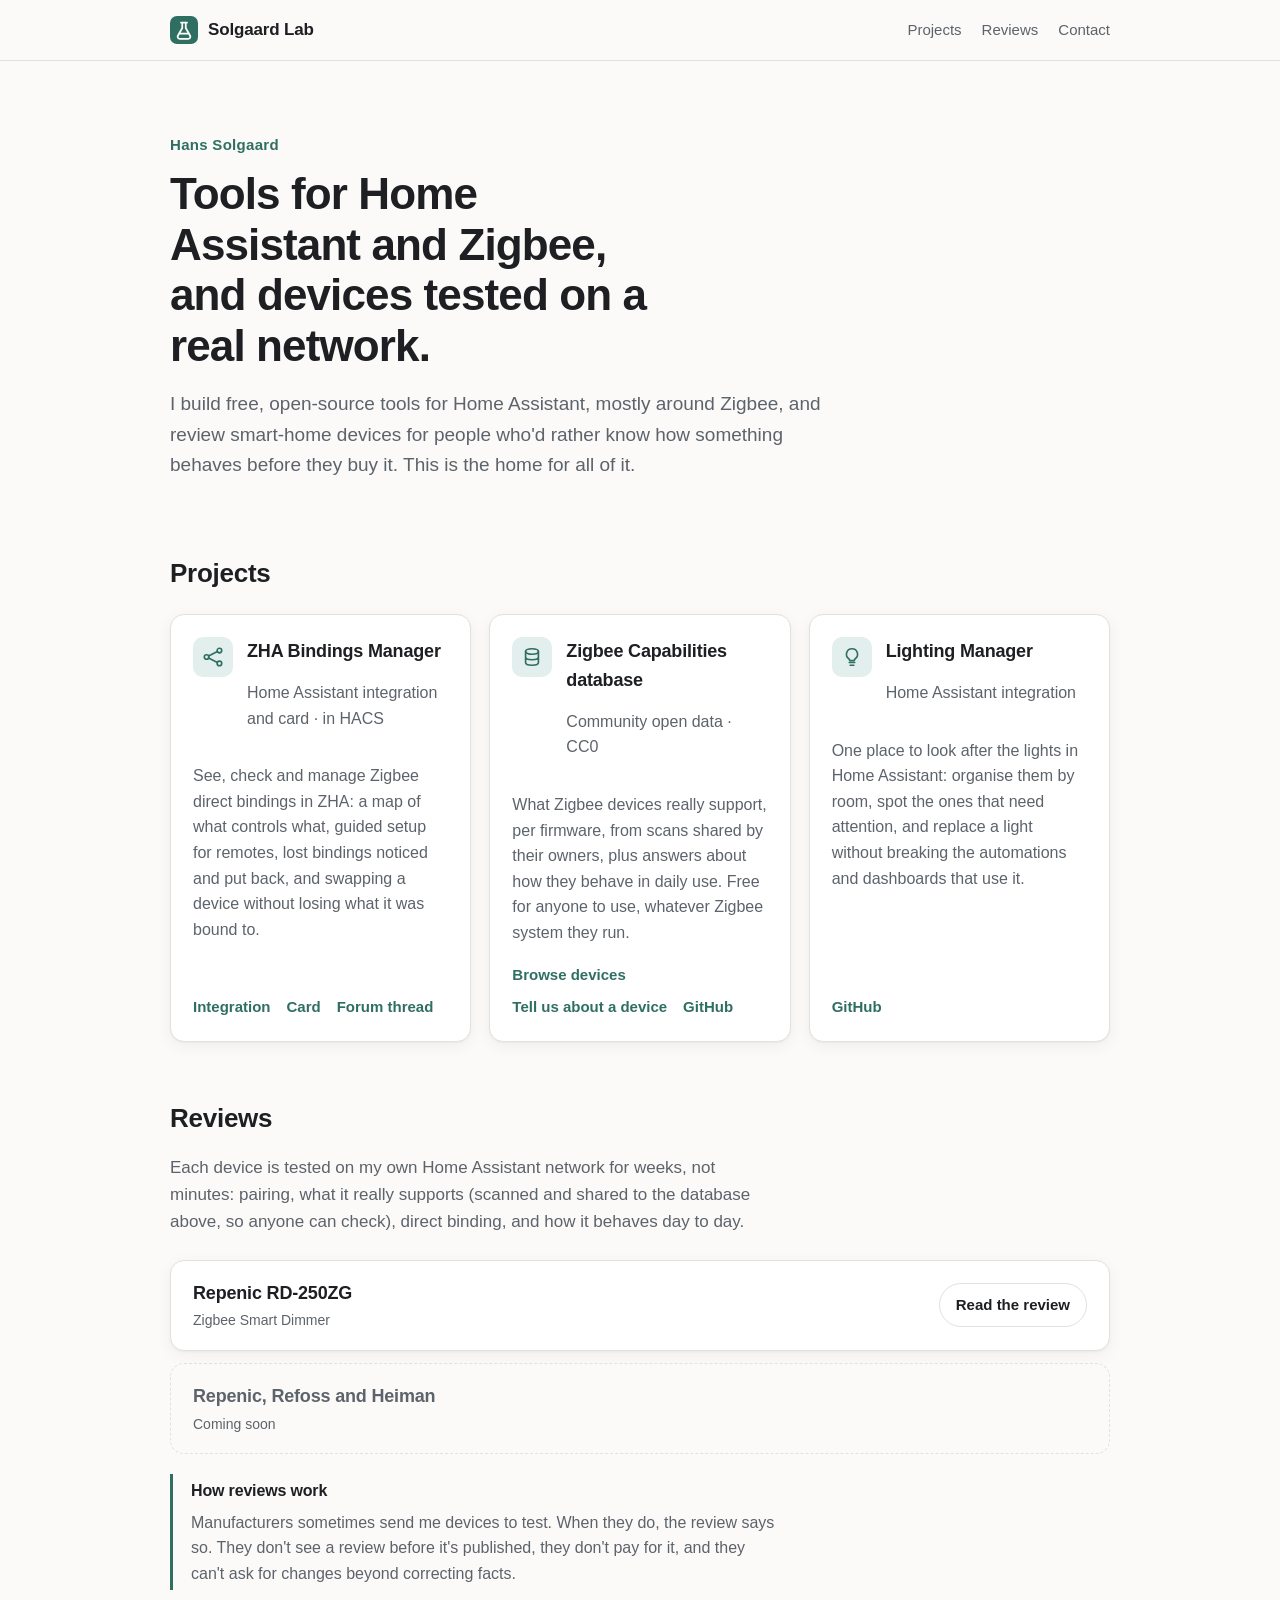
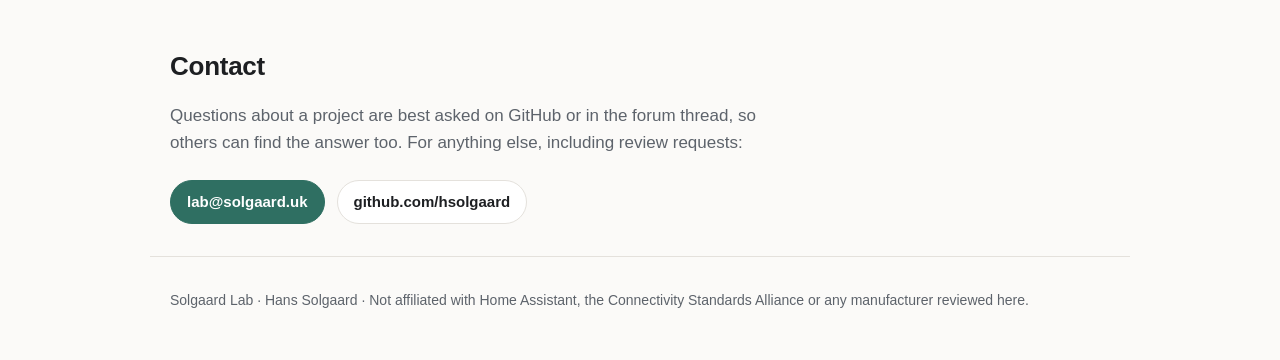
==== index.html @ ad6ffce5 "Update index.html" ====
<!doctype html>
<html lang="en-GB">
<head>
<meta charset="utf-8">
<meta name="viewport" content="width=device-width, initial-scale=1">
<title>Solgaard Lab</title>
<meta name="description" content="Hans Solgaard's open-source tools for Home Assistant and Zigbee, the community Zigbee Capabilities database, and smart-home device reviews.">
<meta property="og:title" content="Solgaard Lab">
<meta property="og:description" content="Open-source tools for Home Assistant and Zigbee, and smart-home device reviews.">
<meta property="og:url" content="https://lab.solgaard.uk/">
<link rel="icon" href="favicon.svg" type="image/svg+xml">
<link rel="stylesheet" href="style.css">
</head>
<body>
<header class="top">
  <div class="wrap top-inner">
    <a class="brand" href="#top" aria-label="Solgaard Lab, home">
      <img src="favicon.svg" alt="" width="28" height="28">
      <span>Solgaard Lab</span>
    </a>
    <nav aria-label="Sections">
      <a href="#projects">Projects</a>
      <a href="#reviews">Reviews</a>
      <a href="#contact">Contact</a>
    </nav>
  </div>
</header>

<main id="top">
  <section class="hero wrap">
    <p class="eyebrow">Hans Solgaard</p>
    <h1>Tools for Home Assistant and Zigbee, and devices tested on a real network.</h1>
    <p class="lead">I build free, open-source tools for Home Assistant, mostly around Zigbee, and review smart-home devices
      for people who'd rather know how something behaves before they buy it. This is the home for all of it.</p>
  </section>

  <section id="projects" class="wrap">
    <h2>Projects</h2>
    <div class="cards">
      <article class="card">
        <div class="card-head">
          <span class="icon" aria-hidden="true">
            <svg viewBox="0 0 24 24"><circle cx="5" cy="12" r="2.5"/><circle cx="19" cy="5" r="2.5"/><circle cx="19" cy="19" r="2.5"/><path d="M7.2 11 16.8 6M7.2 13l9.6 5"/></svg>
          </span>
          <div>
            <h3>ZHA Bindings Manager</h3>
            <p class="tag">Home Assistant integration and card · in HACS</p>
          </div>
        </div>
        <p>See, check and manage Zigbee direct bindings in ZHA: a map of what controls what, guided setup for remotes,
          lost bindings noticed and put back, and swapping a device without losing what it was bound to.</p>
        <ul class="links">
          <li><a href="https://github.com/hsolgaard/zha-bindings-manager-integration">Integration</a></li>
          <li><a href="https://github.com/hsolgaard/zha-bindings-manager">Card</a></li>
          <li><a href="https://community.home-assistant.io/t/zha-bindings-manager-1-0-see-diagnose-and-manage-zigbee-direct-bindings-in-zha/1030616">Forum thread</a></li>
        </ul>
      </article>

      <article class="card">
        <div class="card-head">
          <span class="icon" aria-hidden="true">
            <svg viewBox="0 0 24 24"><ellipse cx="12" cy="6" rx="7" ry="3"/><path d="M5 6v6c0 1.7 3.1 3 7 3s7-1.3 7-3V6M5 12v6c0 1.7 3.1 3 7 3s7-1.3 7-3v-6"/></svg>
          </span>
          <div>
            <h3>Zigbee Capabilities database</h3>
            <p class="tag">Community open data · CC0</p>
          </div>
        </div>
        <p>What Zigbee devices really support, per firmware, from scans shared by their owners, plus answers about how
          they behave in daily use. Free for anyone to use, whatever Zigbee system they run.</p>
        <ul class="links">
          <li><a href="https://hsolgaard.github.io/zigbee-capabilities/">Browse devices</a></li>
          <li><a href="https://github.com/hsolgaard/zigbee-capabilities/issues/new?template=device-answers.yml">Tell us about a device</a></li>
          <li><a href="https://github.com/hsolgaard/zigbee-capabilities">GitHub</a></li>
        </ul>
      </article>

      <article class="card">
        <div class="card-head">
          <span class="icon" aria-hidden="true">
            <svg viewBox="0 0 24 24"><path d="M9 18h6M10 21h4"/><path d="M12 3a6 6 0 0 0-3.5 10.9c.6.5 1 1.2 1 2.1h5c0-.9.4-1.6 1-2.1A6 6 0 0 0 12 3z"/></svg>
          </span>
          <div>
            <h3>Lighting Manager</h3>
            <p class="tag">Home Assistant integration</p>
          </div>
        </div>
        <p>One place to look after the lights in Home Assistant: organise them by room, spot the ones that need
          attention, and replace a light without breaking the automations and dashboards that use it.</p>
        <ul class="links">
          <li><a href="https://github.com/hsolgaard/lighting-manager">GitHub</a></li>
        </ul>
      </article>
    </div>
  </section>

  <section id="reviews" class="wrap">
    <h2>Reviews</h2>
    <p class="section-lead">Each device is tested on my own Home Assistant network for weeks, not minutes: pairing, what it
      really supports (scanned and shared to the database above, so anyone can check), direct binding, and how it
      behaves day to day.</p>
    <ul class="reviews">
      <li class="review">
        <div>
          <h3>Repenic RD-250ZG</h3>
          <p class="tag">Zigbee Smart Dimmer</p>
        </div>
        <a class="btn" href="https://community.home-assistant.io/t/repenic-rd-250zg-zigbee-dimmer-hands-on-zha-review-direct-binding-offline-control/1030457">Read the review</a>
      </li>
      <li class="review upcoming">
        <div>
          <h3>Repenic, Refoss and Heiman</h3>
          <p class="tag">Coming soon</p>
        </div>
      </li>
    </ul>
    <aside class="disclosure">
      <h3>How reviews work</h3>
      <p>Manufacturers sometimes send me devices to test. When they do, the review says so. They don't see a review
        before it's published, they don't pay for it, and they can't ask for changes beyond correcting facts.</p>
    </aside>
  </section>

  <section id="contact" class="wrap">
    <h2>Contact</h2>
    <p class="section-lead">Questions about a project are best asked on GitHub or in the forum thread, so others can
      find the answer too. For anything else, including review requests:</p>
    <p class="contact"><a class="btn btn-primary" href="mailto:lab@solgaard.uk">lab@solgaard.uk</a>
      <a class="btn" href="https://github.com/hsolgaard">github.com/hsolgaard</a></p>
  </section>
</main>

<footer class="wrap foot">
  <p>Solgaard Lab · Hans Solgaard · Not affiliated with Home Assistant, the Connectivity Standards Alliance or any
    manufacturer reviewed here.</p>
</footer>
</body>
</html>
---- style.css ----
:root {
  --bg: #fbfaf8;
  --surface: #ffffff;
  --text: #1d1f22;
  --muted: #5d636b;
  --line: #e4e1dc;
  --accent: #2f6f62;
  --accent-soft: #e3efec;
  --shadow: 0 1px 2px rgba(20, 20, 20, 0.04), 0 4px 16px rgba(20, 20, 20, 0.05);
  color-scheme: light dark;
}
@media (prefers-color-scheme: dark) {
  :root {
    --bg: #141618;
    --surface: #1c1f22;
    --text: #e8e6e3;
    --muted: #a0a6ad;
    --line: #2d3236;
    --accent: #6cc3ad;
    --accent-soft: #1f3330;
    --shadow: none;
  }
}

* { box-sizing: border-box; }
html { scroll-behavior: smooth; scroll-padding-top: 72px; }
body {
  margin: 0;
  background: var(--bg);
  color: var(--text);
  font: 17px/1.6 -apple-system, BlinkMacSystemFont, "Segoe UI", "Helvetica Neue", Helvetica, Arial, sans-serif;
  -webkit-font-smoothing: antialiased;
}
a { color: var(--accent); }
.wrap { max-width: 980px; margin: 0 auto; padding: 0 20px; }

/* header */
.top {
  position: sticky; top: 0; z-index: 10;
  background: color-mix(in srgb, var(--bg) 88%, transparent);
  backdrop-filter: blur(8px);
  border-bottom: 1px solid var(--line);
}
.top-inner { display: flex; align-items: center; justify-content: space-between; height: 60px; gap: 16px; }
.brand { white-space: nowrap; display: flex; align-items: center; gap: 10px; color: var(--text); text-decoration: none; font-weight: 650; letter-spacing: -0.01em; }
nav { display: flex; gap: 20px; }
nav a { color: var(--muted); text-decoration: none; font-size: 15px; }
nav a:hover { color: var(--text); }

/* hero */

.eyebrow { margin: 0 0 12px; color: var(--accent); font-weight: 600; font-size: 15px; letter-spacing: 0.02em; }
h1 { margin: 0 0 18px; font-size: clamp(30px, 5vw, 44px); line-height: 1.15; letter-spacing: -0.02em; max-width: 20ch; }
.lead { margin: 0; max-width: 62ch; color: var(--muted); font-size: 19px; }

/* sections */
section.wrap { padding-top: 48px; padding-bottom: 8px; }
section.hero { padding-top: 72px; padding-bottom: 24px; }
h2 { margin: 0 0 20px; font-size: 26px; letter-spacing: -0.01em; }
h3 { margin: 0; font-size: 18px; letter-spacing: -0.01em; }
.section-lead { margin: -6px 0 24px; max-width: 64ch; color: var(--muted); }
.tag { margin: 2px 0 0; color: var(--muted); font-size: 14px; }

/* project cards */
.cards { display: grid; grid-template-columns: repeat(auto-fit, minmax(270px, 1fr)); gap: 18px; }
.card {
  display: flex; flex-direction: column;
  background: var(--surface); border: 1px solid var(--line); border-radius: 14px;
  padding: 22px; box-shadow: var(--shadow);
}
.card p { margin: 14px 0 18px; color: var(--muted); font-size: 16px; flex: 1; }
.card-head { display: flex; gap: 14px; align-items: flex-start; }
.icon {
  flex: 0 0 auto; width: 40px; height: 40px; border-radius: 10px;
  display: grid; place-items: center; background: var(--accent-soft);
}
.icon svg { width: 22px; height: 22px; fill: none; stroke: var(--accent); stroke-width: 1.8; stroke-linecap: round; stroke-linejoin: round; }
.icon svg circle, .icon svg ellipse { fill: none; }
.links { list-style: none; margin: 0; padding: 0; display: flex; flex-wrap: wrap; gap: 8px 16px; font-size: 15px; font-weight: 550; }
.links a { text-decoration: none; }
.links a:hover { text-decoration: underline; }

/* reviews */
.reviews { list-style: none; margin: 0 0 20px; padding: 0; display: grid; gap: 12px; }
.review {
  display: flex; align-items: center; justify-content: space-between; gap: 16px; flex-wrap: wrap;
  background: var(--surface); border: 1px solid var(--line); border-radius: 14px; padding: 18px 22px; box-shadow: var(--shadow);
}
.review.upcoming { background: transparent; box-shadow: none; border-style: dashed; }
.review.upcoming h3 { color: var(--muted); font-weight: 600; }
.disclosure { border-left: 3px solid var(--accent); padding: 4px 0 4px 18px; max-width: 64ch; }
.disclosure h3 { font-size: 16px; margin-bottom: 6px; }
.disclosure p { margin: 0; color: var(--muted); font-size: 16px; }

/* buttons */
.btn {
  display: inline-block; padding: 9px 16px; border-radius: 999px; border: 1px solid var(--line);
  color: var(--text); text-decoration: none; font-size: 15px; font-weight: 550; background: var(--surface);
}
.btn:hover { border-color: var(--accent); }
.btn-primary { background: var(--accent); border-color: var(--accent); color: #fff; }
@media (prefers-color-scheme: dark) { .btn-primary { color: #0f1a18; } }
.contact { display: flex; flex-wrap: wrap; gap: 12px; margin: 0; }

/* footer */
.foot { padding-top: 32px; padding-bottom: 48px; border-top: 1px solid var(--line); margin-top: 24px; }
.foot p { margin: 0; color: var(--muted); font-size: 14px; }

@media (max-width: 560px) {
  body { font-size: 16px; }
  section.hero { padding-top: 44px; }
  nav { gap: 12px; }
  nav a { font-size: 14px; }
  .brand span { font-size: 16px; }
  .review .btn { width: 100%; text-align: center; }
}
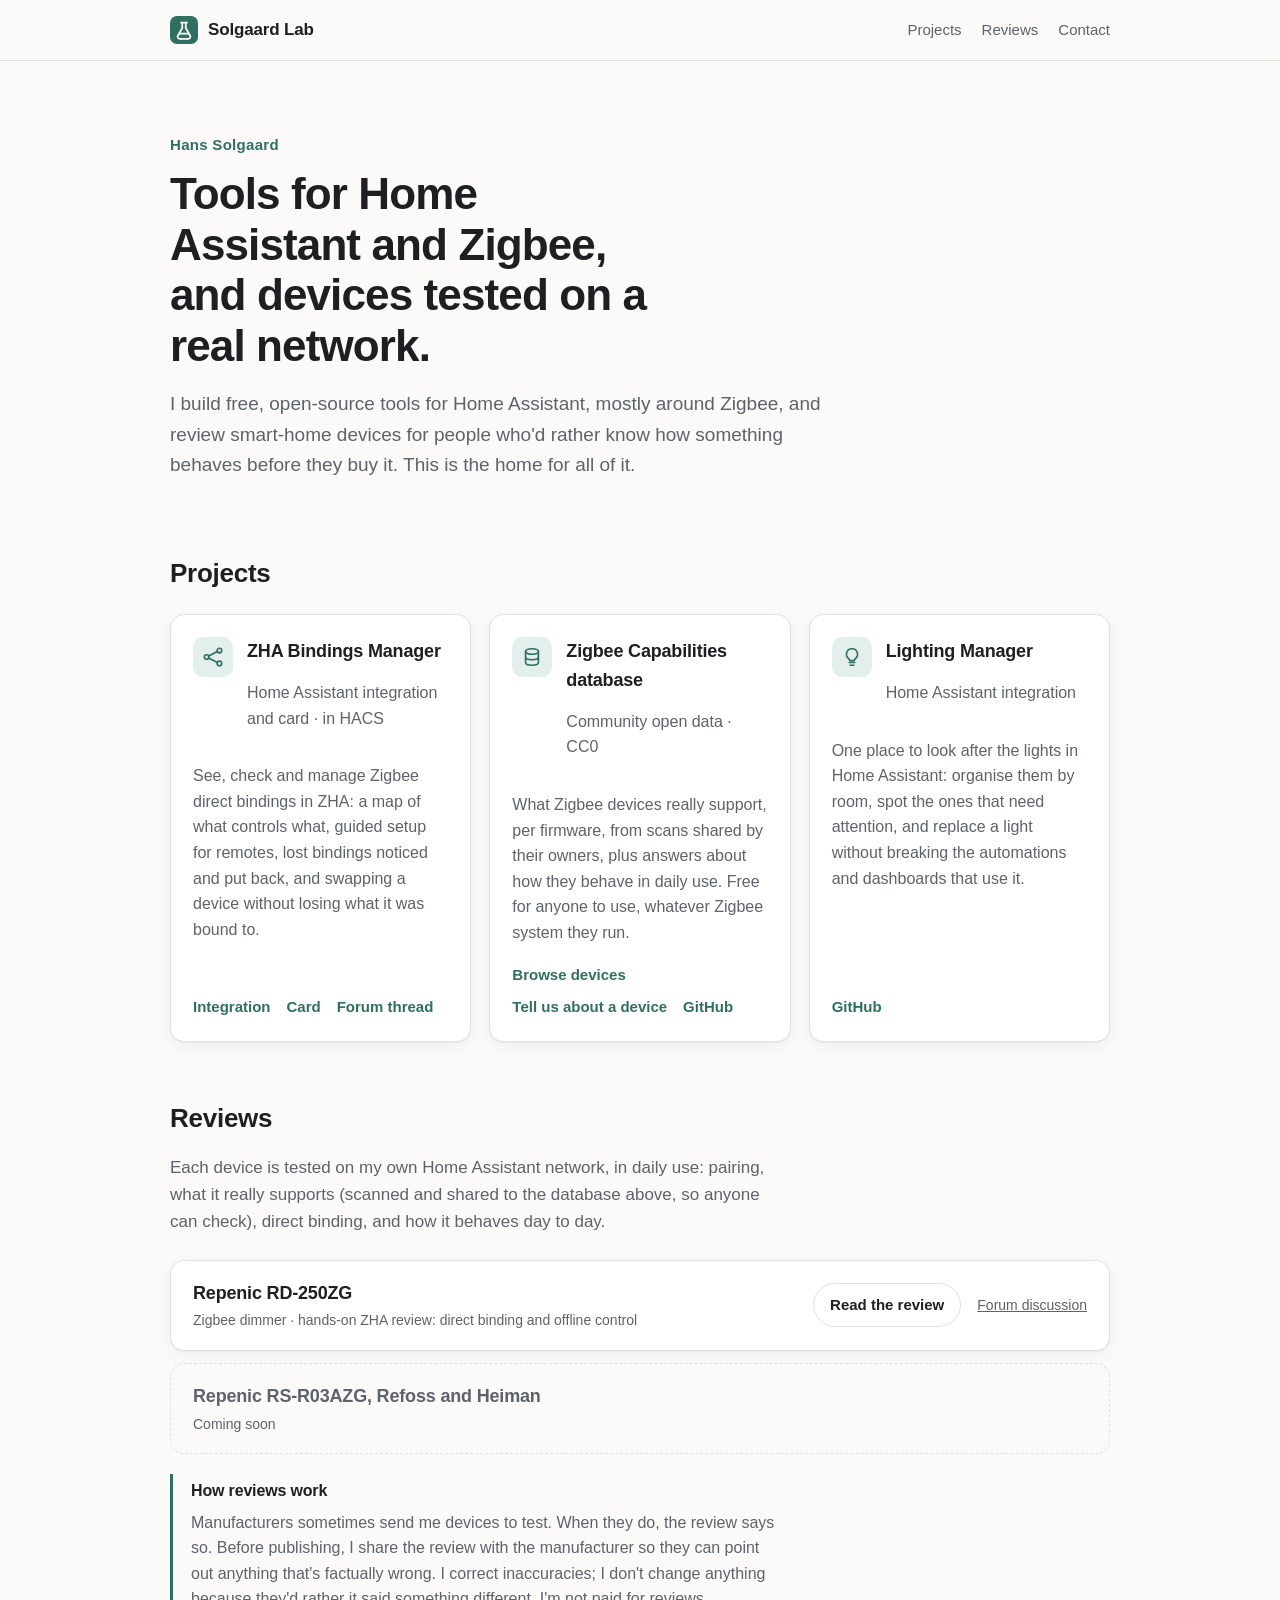
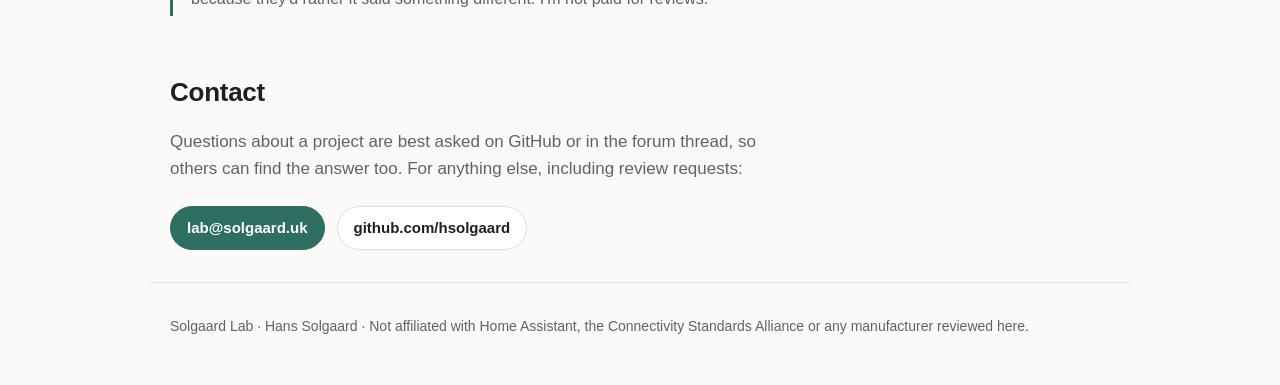
==== commit 1c66d055: "Host the Repenic RD-250ZG review on the site, linking to the forum original" ====
--- a/index.html
+++ b/index.html
@@ -96,28 +96,32 @@
 
   <section id="reviews" class="wrap">
     <h2>Reviews</h2>
-    <p class="section-lead">Each device is tested on my own Home Assistant network for weeks, not minutes: pairing, what it
-      really supports (scanned and shared to the database above, so anyone can check), direct binding, and how it
-      behaves day to day.</p>
+    <p class="section-lead">Each device is tested on my own Home Assistant network, in daily use: pairing, what it really
+      supports (scanned and shared to the database above, so anyone can check), direct binding, and how it behaves day
+      to day.</p>
     <ul class="reviews">
       <li class="review">
         <div>
           <h3>Repenic RD-250ZG</h3>
-          <p class="tag">Zigbee Smart Dimmer</p>
+          <p class="tag">Zigbee dimmer · hands-on ZHA review: direct binding and offline control</p>
         </div>
-        <a class="btn" href="https://community.home-assistant.io/t/repenic-rd-250zg-zigbee-dimmer-hands-on-zha-review-direct-binding-offline-control/1030457">Read the review</a>
+        <div class="review-links">
+          <a class="btn" href="reviews/repenic-rd-250zg/">Read the review</a>
+          <a class="alt" href="https://community.home-assistant.io/t/repenic-rd-250zg-zigbee-dimmer-hands-on-zha-review-direct-binding-offline-control/1030457">Forum discussion</a>
+        </div>
       </li>
       <li class="review upcoming">
         <div>
-          <h3>Repenic, Refoss and Heiman</h3>
+          <h3>Repenic RS-R03AZG, Refoss and Heiman</h3>
           <p class="tag">Coming soon</p>
         </div>
       </li>
     </ul>
     <aside class="disclosure">
       <h3>How reviews work</h3>
-      <p>Manufacturers sometimes send me devices to test. When they do, the review says so. They don't see a review
-        before it's published, they don't pay for it, and they can't ask for changes beyond correcting facts.</p>
+      <p>Manufacturers sometimes send me devices to test. When they do, the review says so. Before publishing, I share
+        the review with the manufacturer so they can point out anything that's factually wrong. I correct inaccuracies;
+        I don't change anything because they'd rather it said something different. I'm not paid for reviews.</p>
     </aside>
   </section>
 
--- a/style.css
+++ b/style.css
@@ -106,11 +106,47 @@
 .foot { padding-top: 32px; padding-bottom: 48px; border-top: 1px solid var(--line); margin-top: 24px; }
 .foot p { margin: 0; color: var(--muted); font-size: 14px; }
 
+
+/* review articles */
+.article { max-width: 780px; padding-top: 48px; padding-bottom: 24px; }
+.article .eyebrow a { color: inherit; text-decoration: none; }
+.article h1 { max-width: none; font-size: clamp(28px, 4.4vw, 38px); margin-bottom: 10px; }
+.article h2 { margin: 44px 0 14px; font-size: 23px; }
+.article p, .article li { max-width: 68ch; }
+.article ul { padding-left: 22px; }
+.article li { margin: 4px 0; }
+.byline { margin: 0 0 14px; color: var(--muted); font-size: 15px; }
+.origin { margin: 0 0 32px; padding: 12px 16px; border-radius: 10px; background: var(--accent-soft); font-size: 15px; }
+.verdict { padding: 14px 18px; border-radius: 10px; border: 1px solid var(--line); background: var(--surface); }
+.article .disclosure { margin: 28px 0; }
+.article figure { margin: 24px 0; }
+.article figure img { display: block; max-width: 100%; height: auto; border-radius: 10px; border: 1px solid var(--line); background: var(--surface); }
+.article figcaption { margin-top: 8px; color: var(--muted); font-size: 14px; }
+.table-wrap { overflow-x: auto; margin: 16px 0; border: 1px solid var(--line); border-radius: 10px; background: var(--surface); }
+.article table { width: 100%; border-collapse: collapse; font-size: 15px; line-height: 1.45; }
+.article th, .article td { text-align: left; vertical-align: top; padding: 9px 14px; border-bottom: 1px solid var(--line); }
+.article th { font-weight: 600; color: var(--muted); font-size: 14px; }
+.article tbody tr:last-child td { border-bottom: 0; }
+.status { display: inline-block; white-space: nowrap; padding: 1px 9px; border-radius: 999px; font-size: 13px; font-weight: 600; }
+.status.ok { background: var(--accent-soft); color: var(--accent); }
+.status.info { background: color-mix(in srgb, #3b74c4 16%, transparent); color: #3b74c4; }
+.status.none { background: color-mix(in srgb, var(--muted) 16%, transparent); color: var(--muted); }
+.status.bad { background: color-mix(in srgb, #c0563b 16%, transparent); color: #c0563b; }
+@media (prefers-color-scheme: dark) { .status.info { color: #8ab4ec; } .status.bad { color: #ec9a85; } }
+.note { color: var(--muted); font-size: 15px; }
+.back { display: flex; flex-wrap: wrap; gap: 12px; margin-top: 40px; }
+.review-links { display: flex; flex-wrap: wrap; align-items: center; gap: 10px 16px; }
+.review-links .alt { font-size: 14px; color: var(--muted); }
+
 @media (max-width: 560px) {
+  .article { padding-top: 32px; }
+  .article th, .article td { padding: 8px 10px; }
+  .status { white-space: normal; }
   body { font-size: 16px; }
   section.hero { padding-top: 44px; }
   nav { gap: 12px; }
   nav a { font-size: 14px; }
   .brand span { font-size: 16px; }
   .review .btn { width: 100%; text-align: center; }
+  .review-links { width: 100%; }
 }
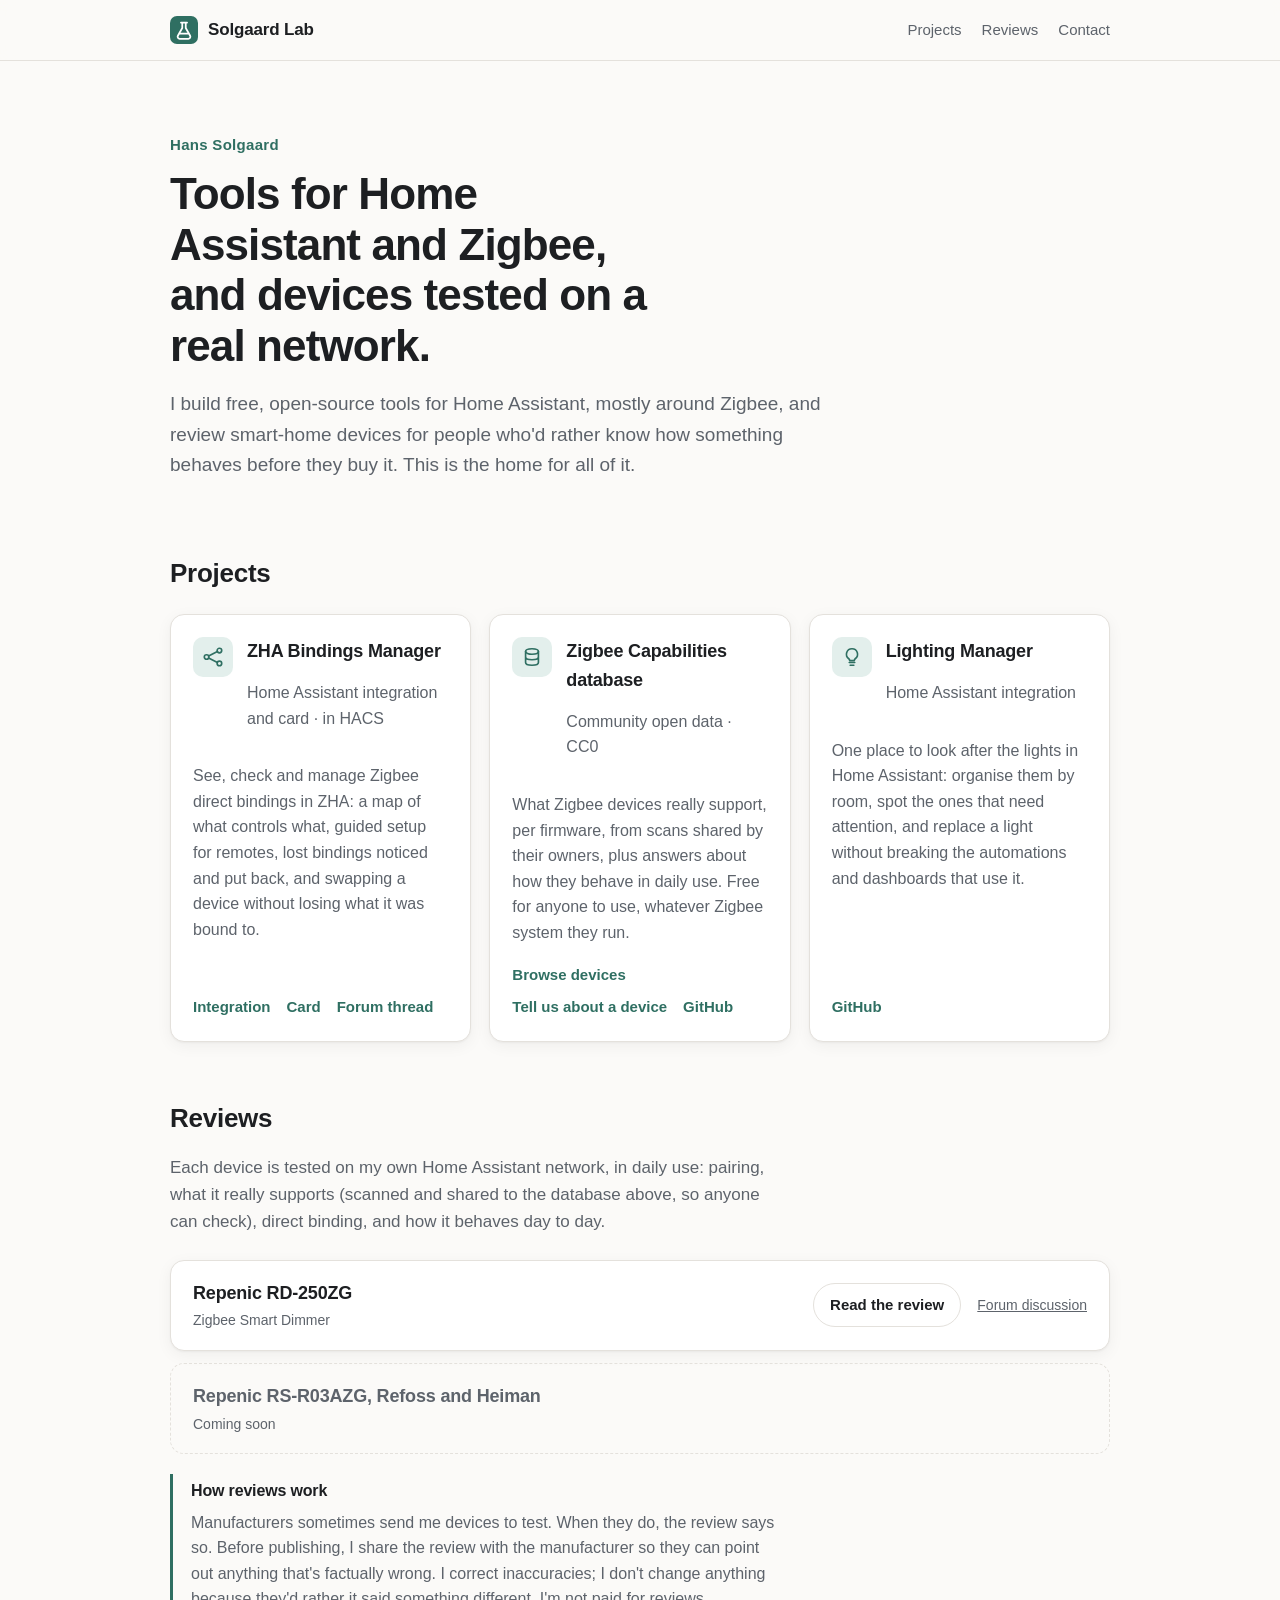
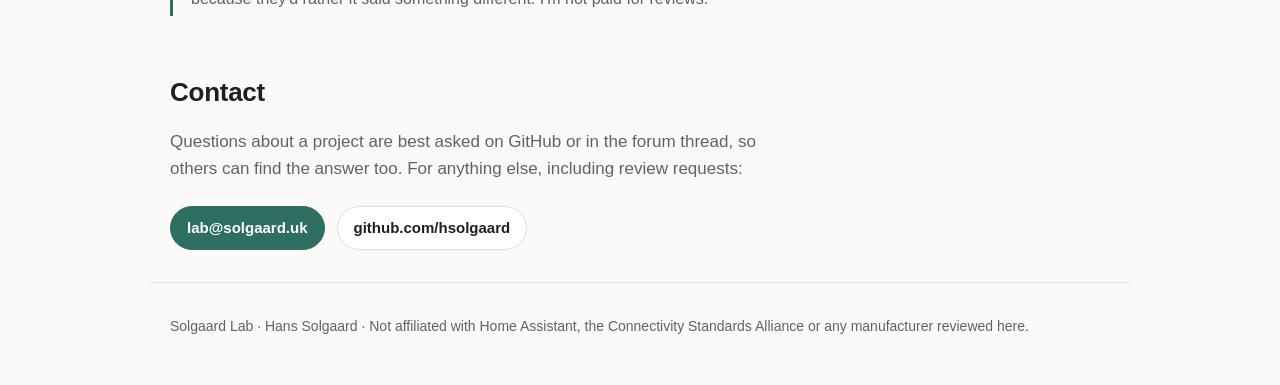
==== commit 4ae2c338: "Remove the upcoming reviews card" ====
--- a/index.html
+++ b/index.html
@@ -103,7 +103,7 @@
       <li class="review">
         <div>
           <h3>Repenic RD-250ZG</h3>
-          <p class="tag">Zigbee dimmer · hands-on ZHA review: direct binding and offline control</p>
+          <p class="tag">Zigbee Smart Dimmer</p>
         </div>
         <div class="review-links">
           <a class="btn" href="reviews/repenic-rd-250zg/">Read the review</a>
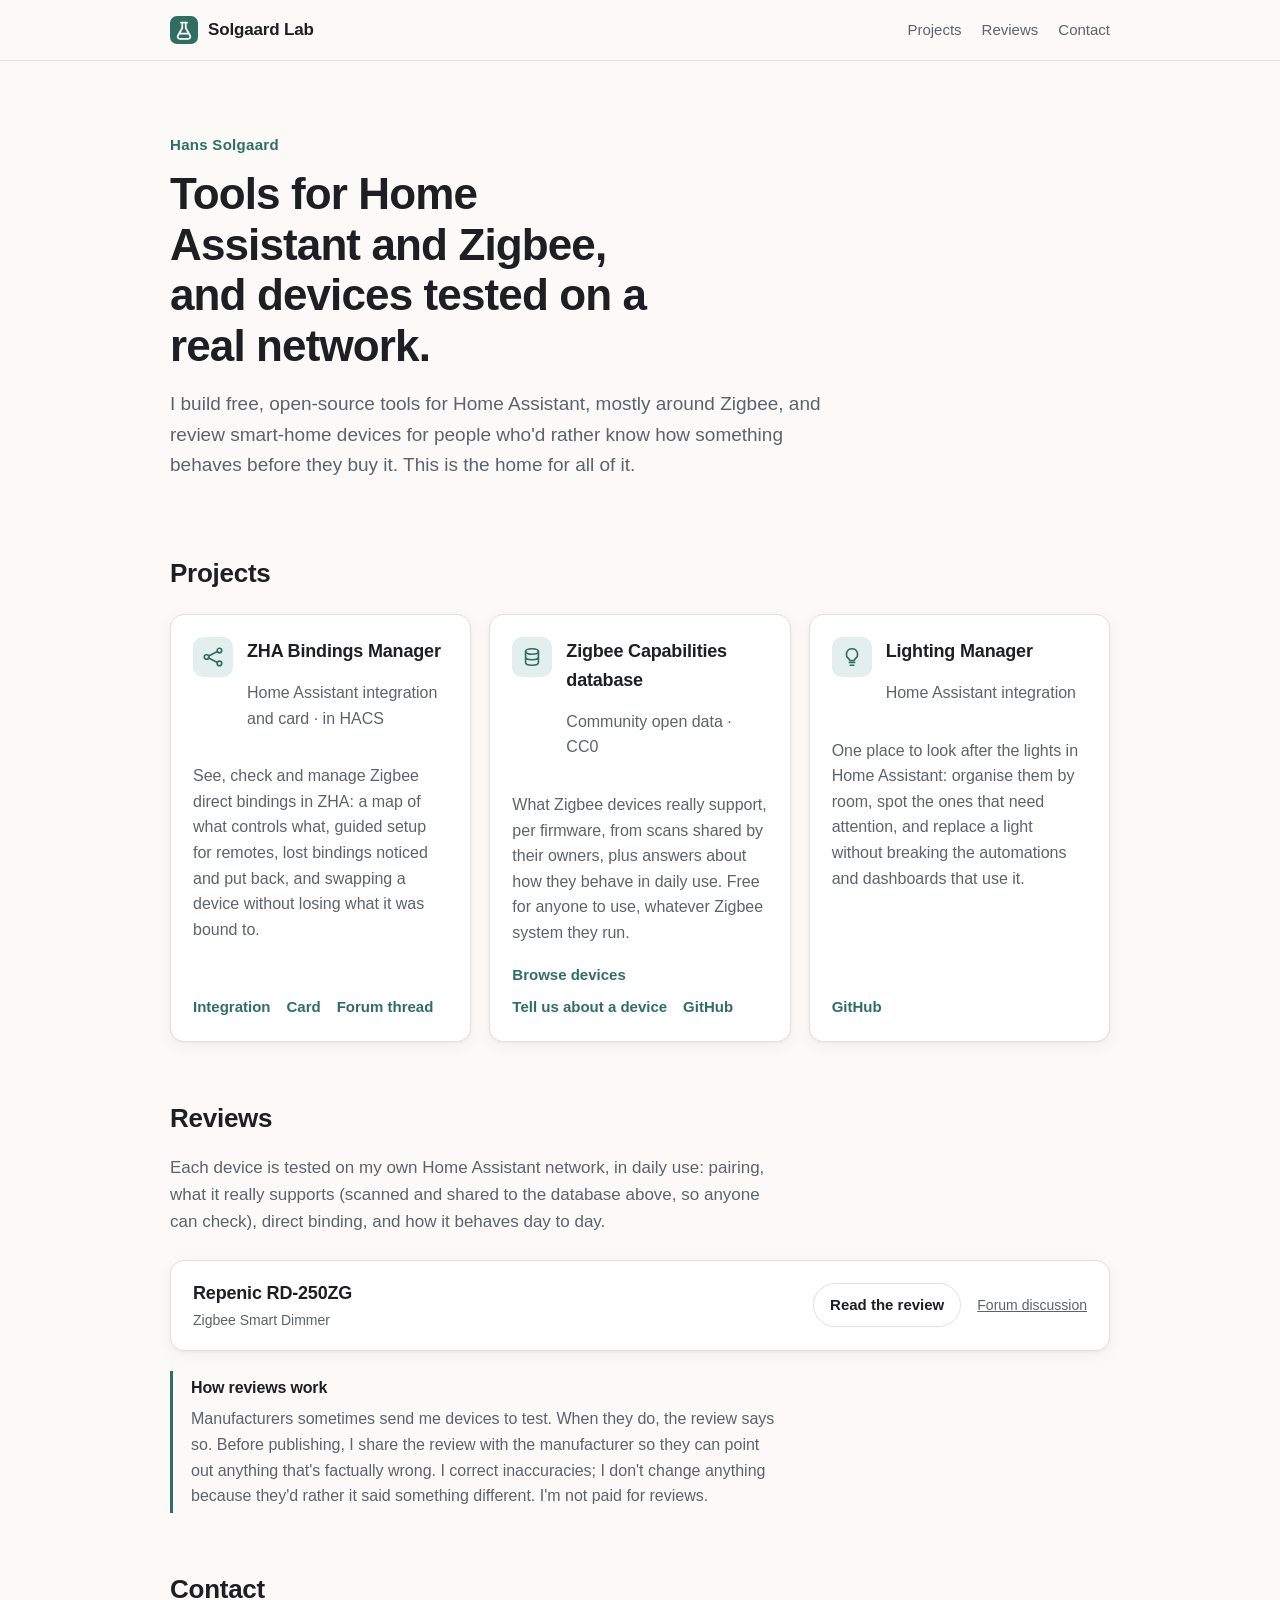
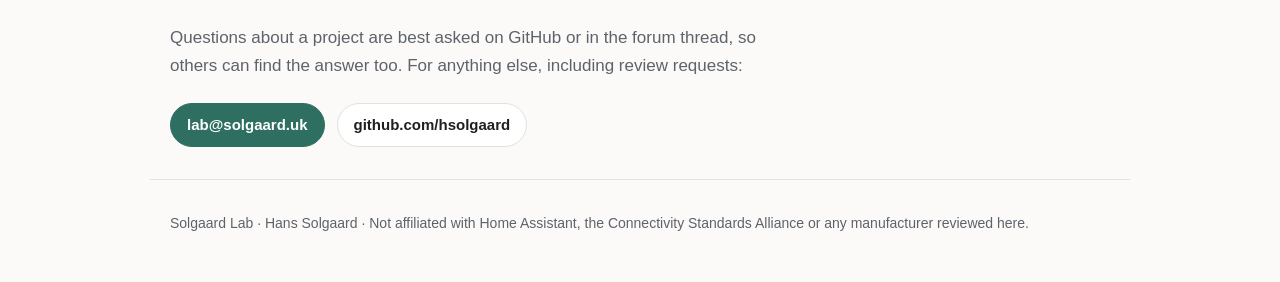
==== commit 4f6dec9c: "Update index.html" ====
--- a/index.html
+++ b/index.html
@@ -110,12 +110,6 @@
           <a class="alt" href="https://community.home-assistant.io/t/repenic-rd-250zg-zigbee-dimmer-hands-on-zha-review-direct-binding-offline-control/1030457">Forum discussion</a>
         </div>
       </li>
-      <li class="review upcoming">
-        <div>
-          <h3>Repenic RS-R03AZG, Refoss and Heiman</h3>
-          <p class="tag">Coming soon</p>
-        </div>
-      </li>
     </ul>
     <aside class="disclosure">
       <h3>How reviews work</h3>
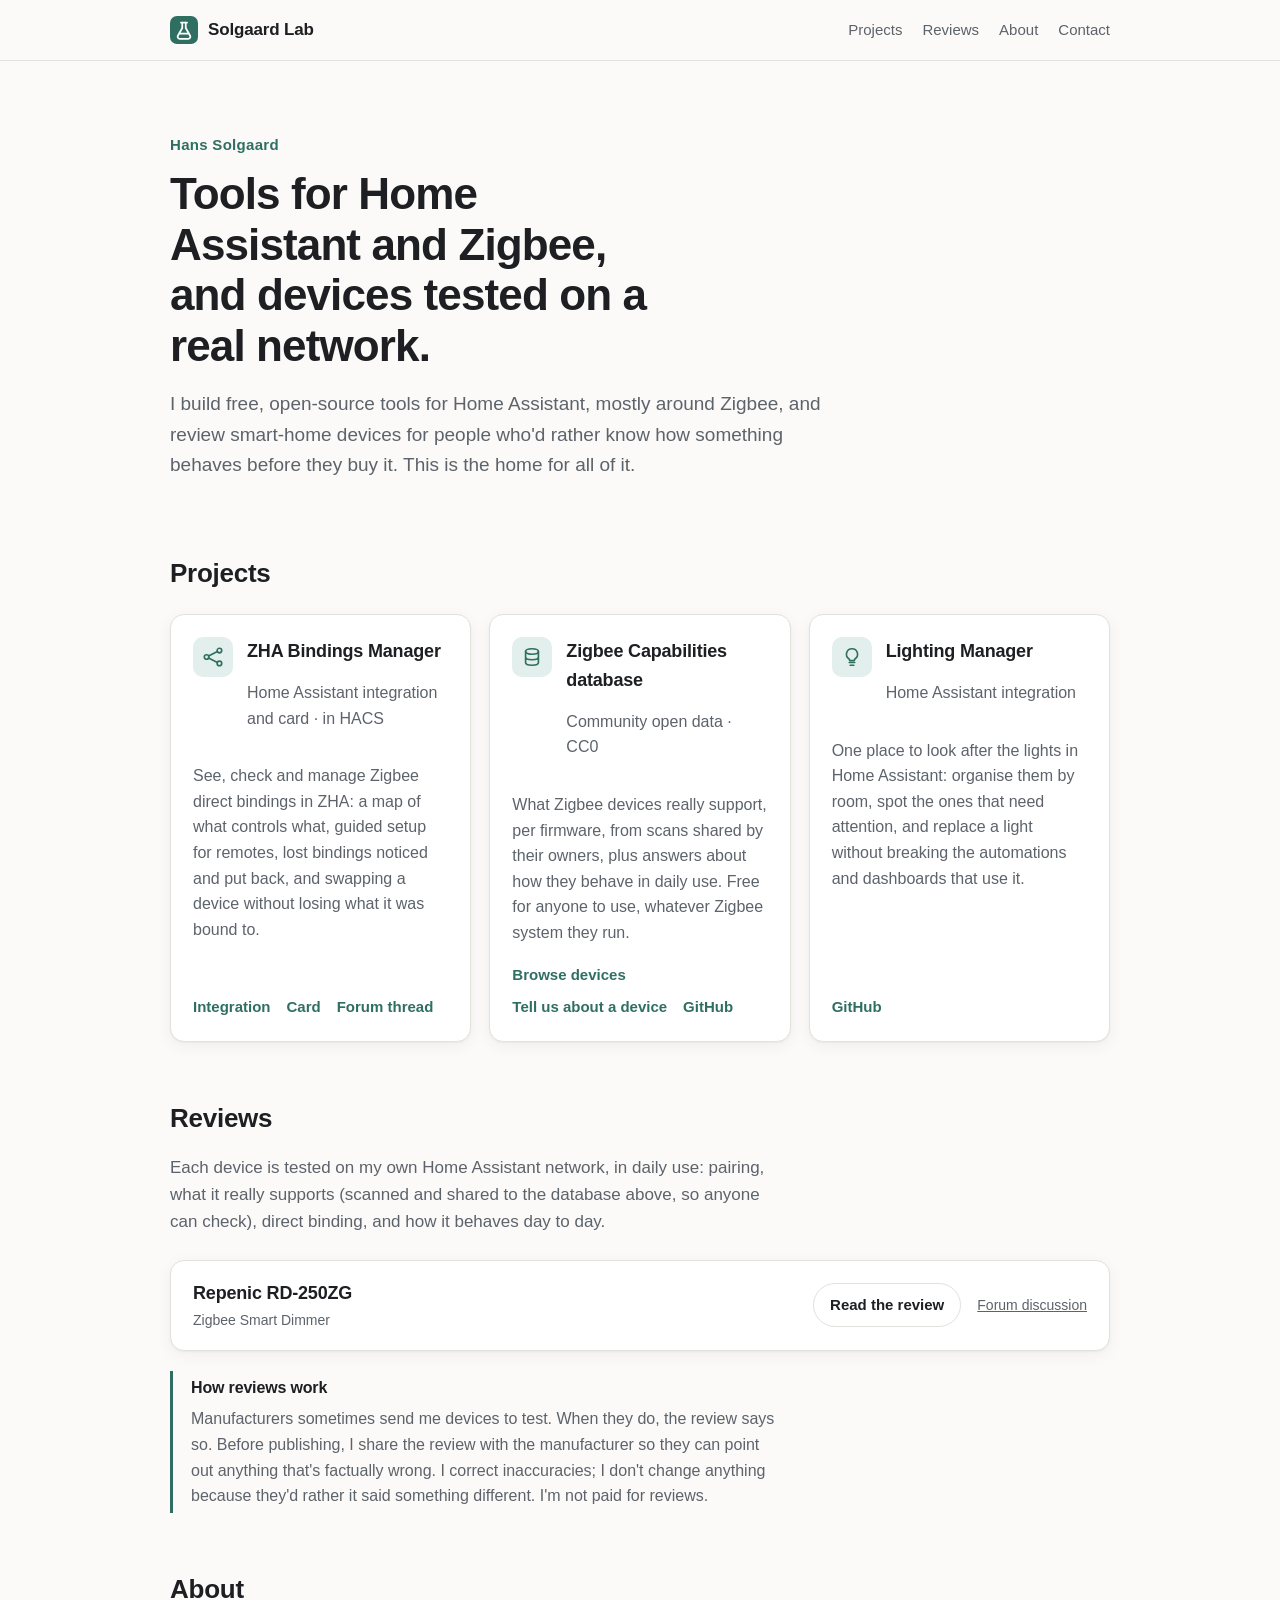
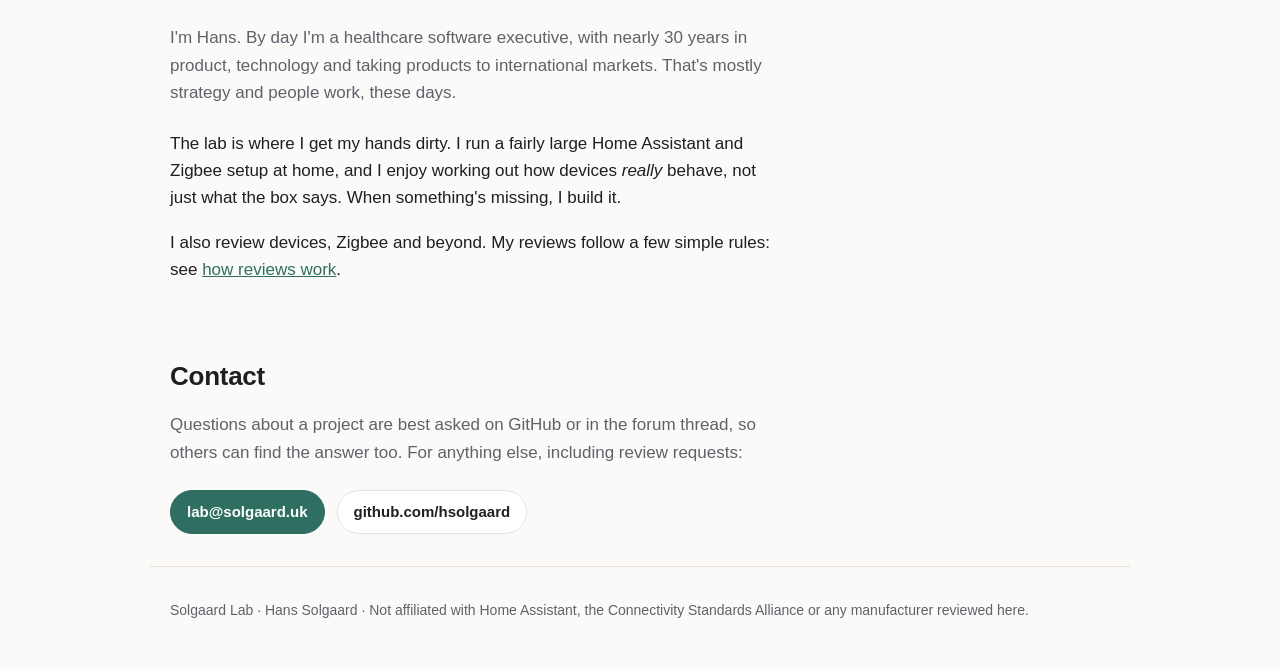
==== commit ead7164a: "Add About section" ====
--- a/index.html
+++ b/index.html
@@ -21,6 +21,7 @@
     <nav aria-label="Sections">
       <a href="#projects">Projects</a>
       <a href="#reviews">Reviews</a>
+      <a href="#about">About</a>
       <a href="#contact">Contact</a>
     </nav>
   </div>
@@ -111,12 +112,22 @@
         </div>
       </li>
     </ul>
-    <aside class="disclosure">
+    <aside id="how-reviews-work" class="disclosure">
       <h3>How reviews work</h3>
       <p>Manufacturers sometimes send me devices to test. When they do, the review says so. Before publishing, I share
         the review with the manufacturer so they can point out anything that's factually wrong. I correct inaccuracies;
         I don't change anything because they'd rather it said something different. I'm not paid for reviews.</p>
     </aside>
+  </section>
+
+  <section id="about" class="wrap">
+    <h2>About</h2>
+    <p class="section-lead">I'm Hans. By day I'm a healthcare software executive, with nearly 30 years in product,
+      technology and taking products to international markets. That's mostly strategy and people work, these days.</p>
+    <p>The lab is where I get my hands dirty. I run a fairly large Home Assistant and Zigbee setup at home, and I enjoy
+      working out how devices <em>really</em> behave, not just what the box says. When something's missing, I build it.</p>
+    <p>I also review devices, Zigbee and beyond. My reviews follow a few simple rules: see
+      <a href="#how-reviews-work">how reviews work</a>.</p>
   </section>
 
   <section id="contact" class="wrap">
--- a/style.css
+++ b/style.css
@@ -150,3 +150,5 @@
   .review .btn { width: 100%; text-align: center; }
   .review-links { width: 100%; }
 }
+
+#about p { max-width: 64ch; }
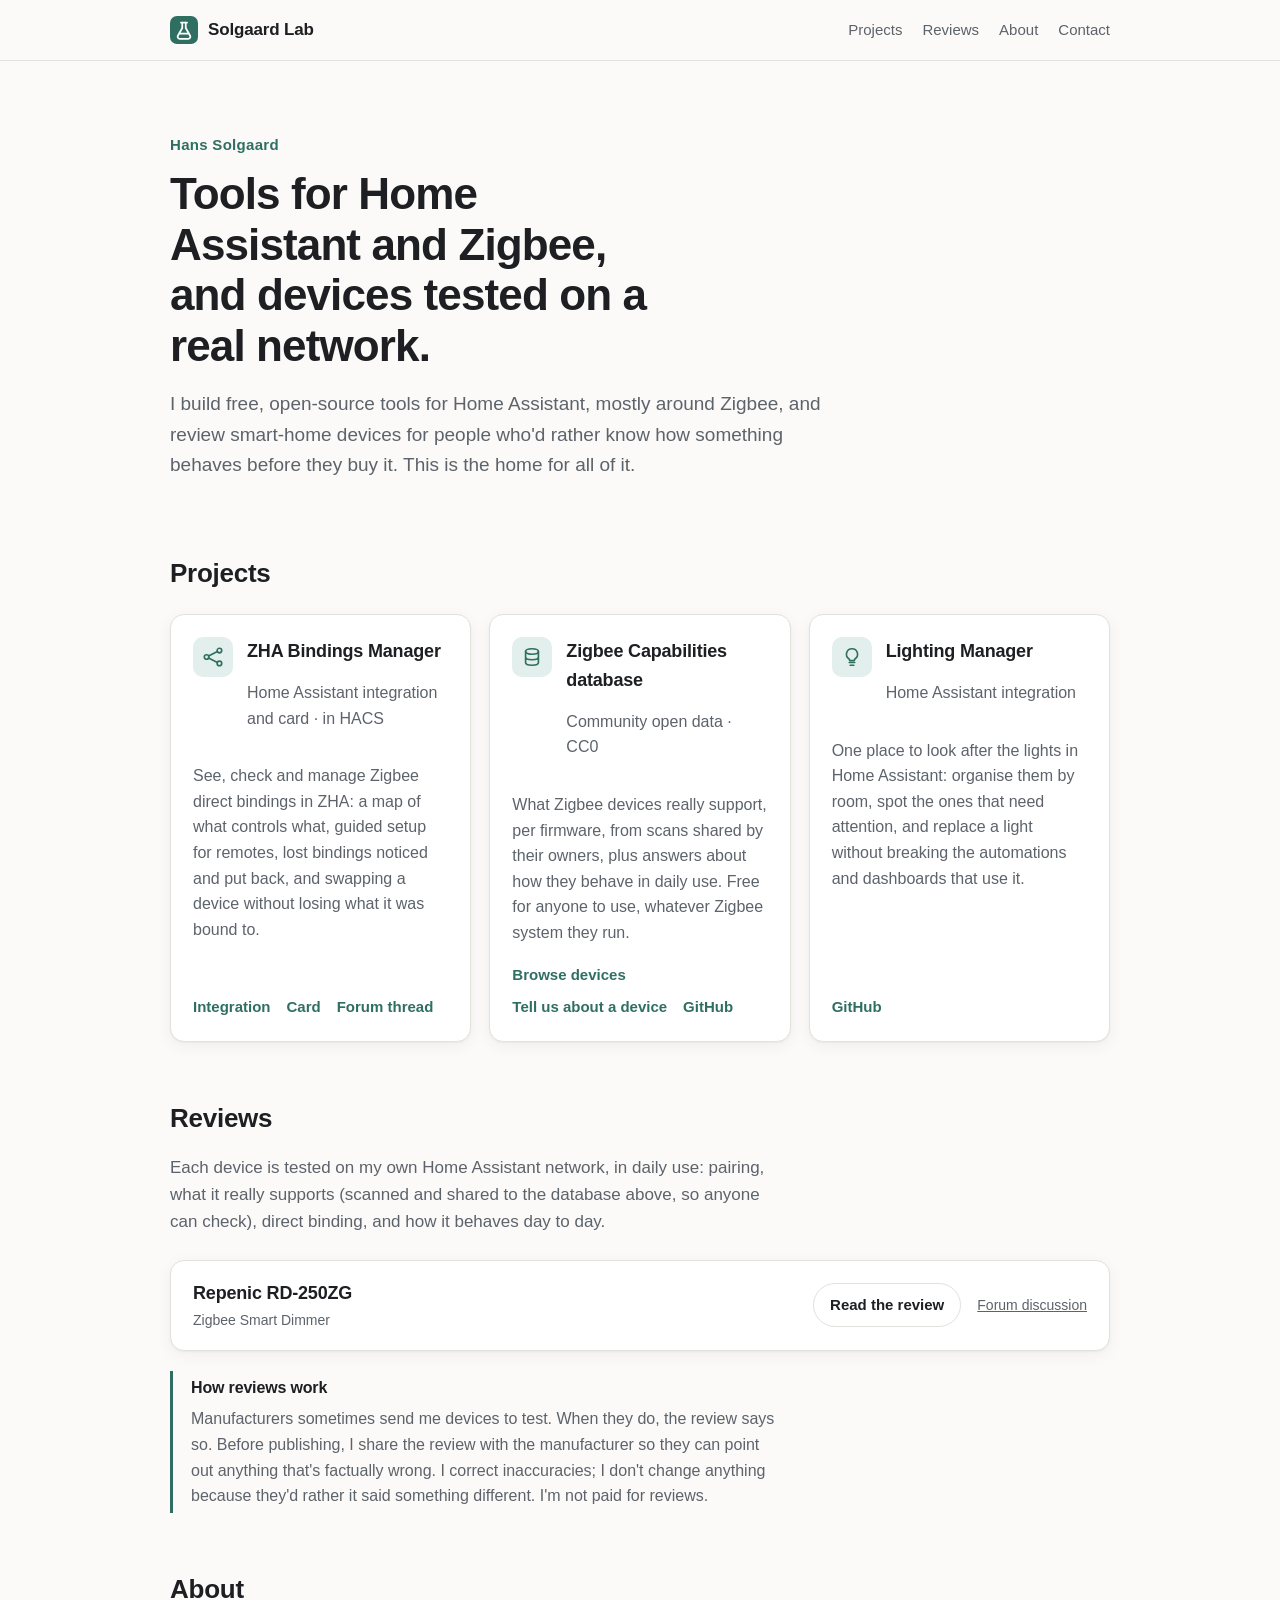
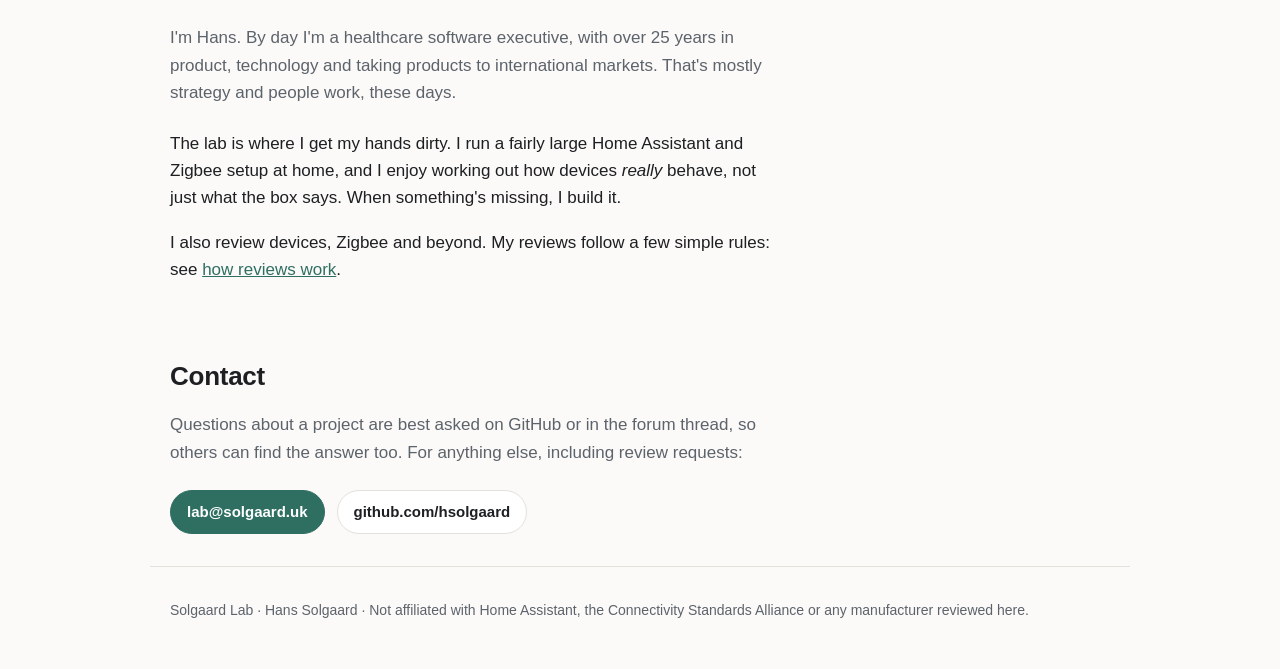
==== commit 2beb15bd: "Update index.html" ====
--- a/index.html
+++ b/index.html
@@ -122,7 +122,7 @@
 
   <section id="about" class="wrap">
     <h2>About</h2>
-    <p class="section-lead">I'm Hans. By day I'm a healthcare software executive, with nearly 30 years in product,
+    <p class="section-lead">I'm Hans. By day I'm a healthcare software executive, with over 25 years in product,
       technology and taking products to international markets. That's mostly strategy and people work, these days.</p>
     <p>The lab is where I get my hands dirty. I run a fairly large Home Assistant and Zigbee setup at home, and I enjoy
       working out how devices <em>really</em> behave, not just what the box says. When something's missing, I build it.</p>
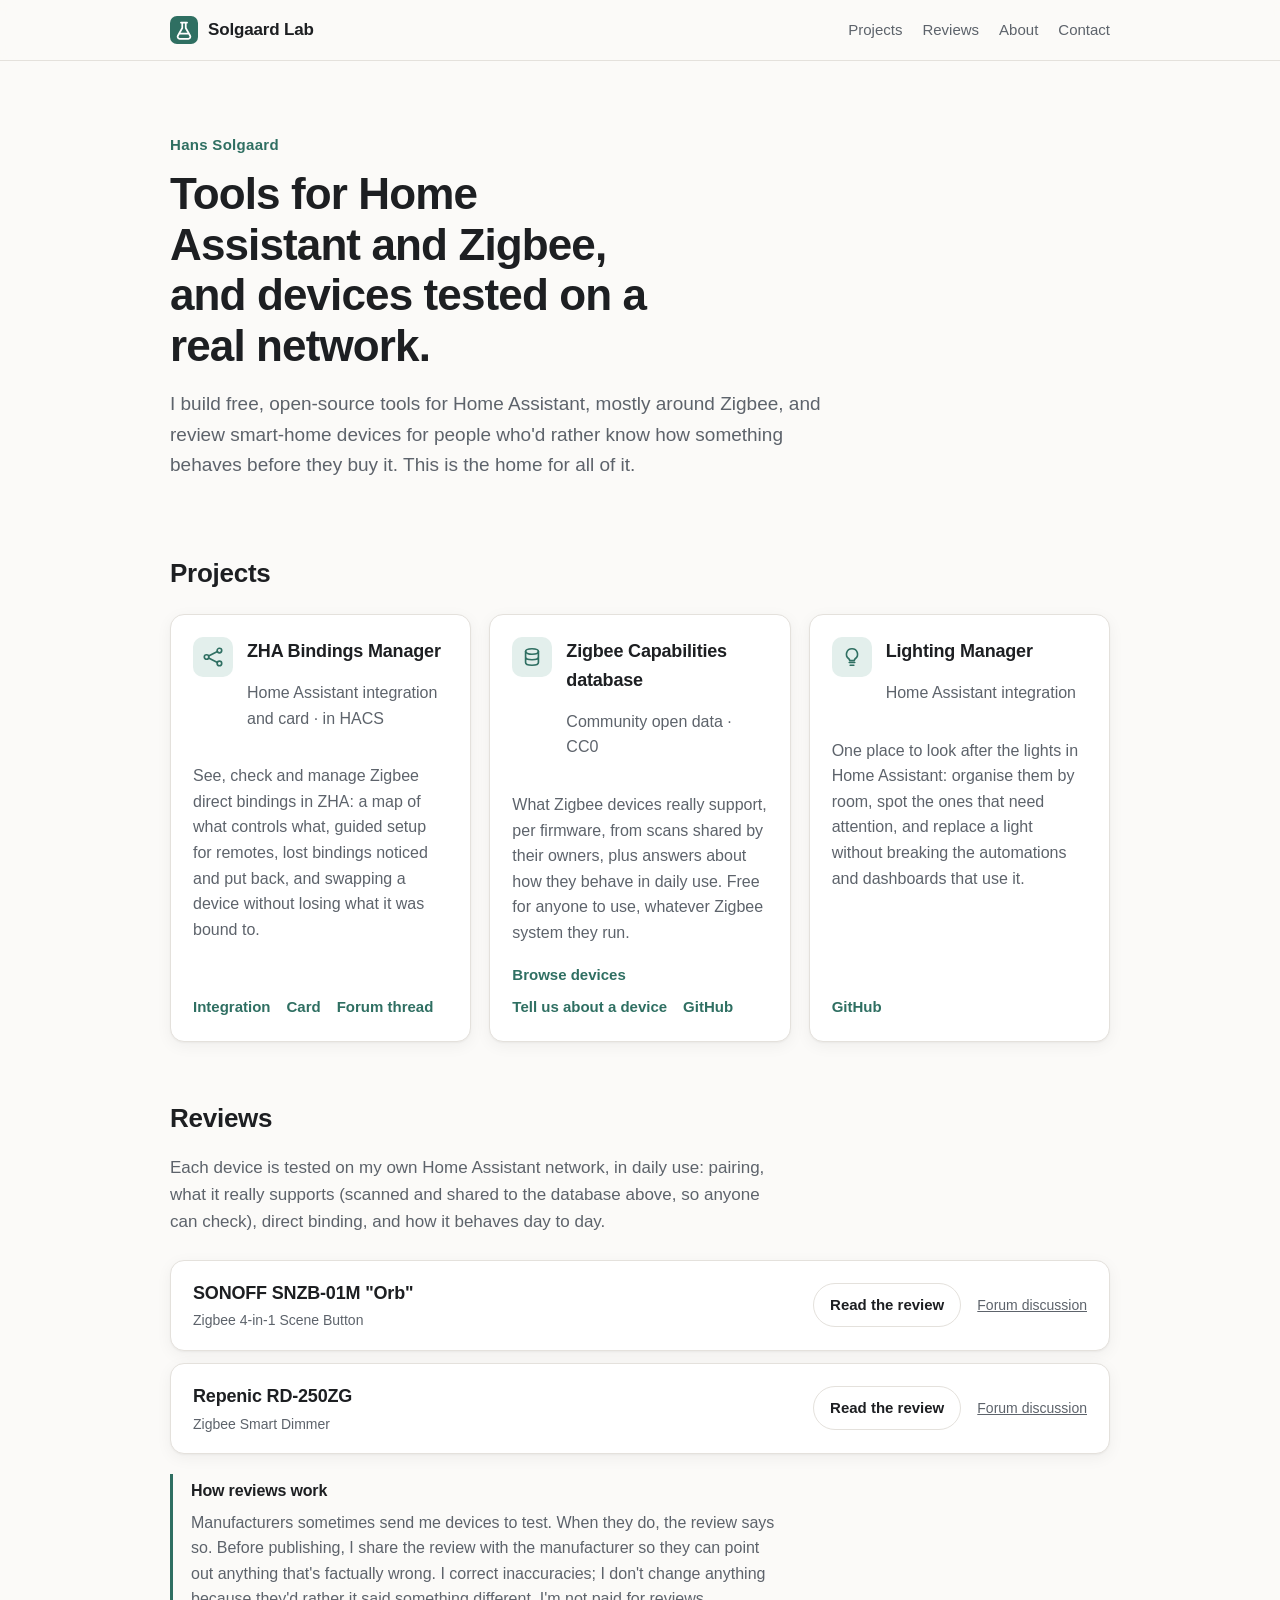
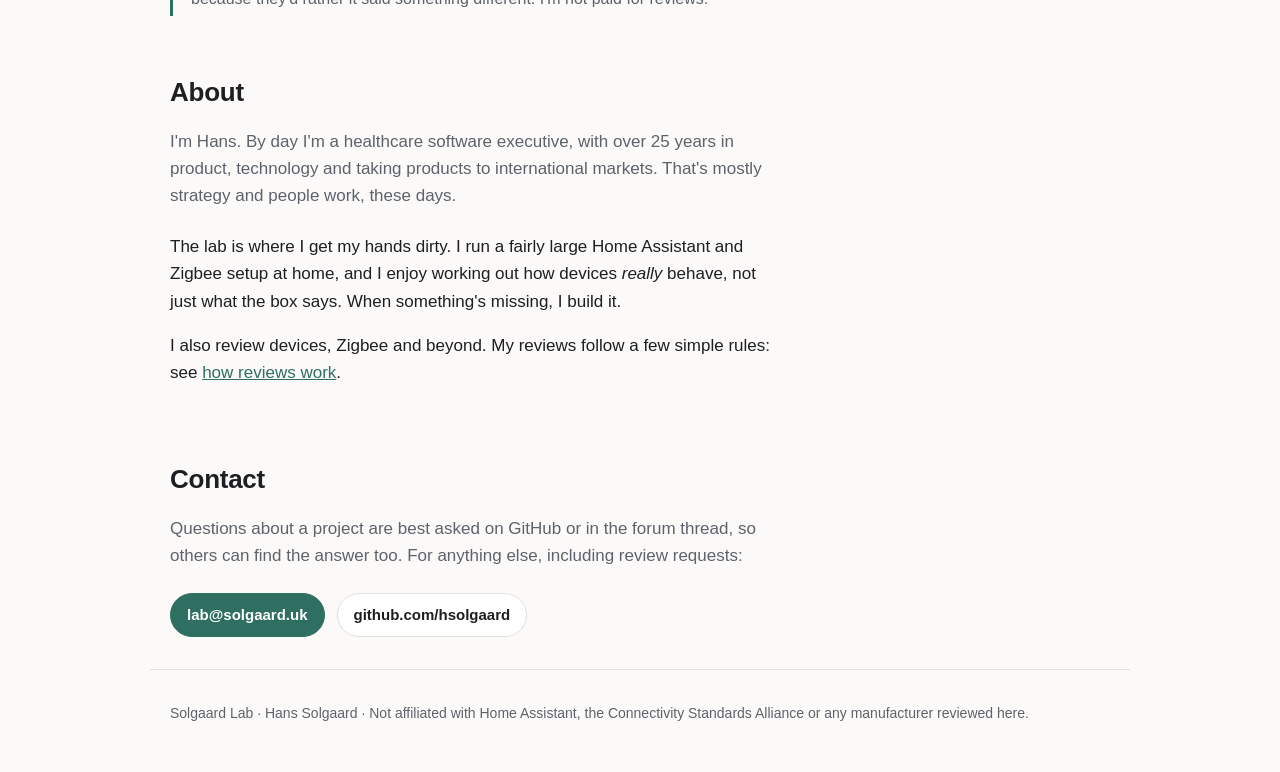
==== commit eb8b438c: "Add SONOFF SNZB-01M Orb review" ====
--- a/index.html
+++ b/index.html
@@ -70,7 +70,7 @@
         <p>What Zigbee devices really support, per firmware, from scans shared by their owners, plus answers about how
           they behave in daily use. Free for anyone to use, whatever Zigbee system they run.</p>
         <ul class="links">
-          <li><a href="https://hsolgaard.github.io/zigbee-capabilities/">Browse devices</a></li>
+          <li><a href="https://zigbee.solgaard.uk/">Browse devices</a></li>
           <li><a href="https://github.com/hsolgaard/zigbee-capabilities/issues/new?template=device-answers.yml">Tell us about a device</a></li>
           <li><a href="https://github.com/hsolgaard/zigbee-capabilities">GitHub</a></li>
         </ul>
@@ -101,6 +101,16 @@
       supports (scanned and shared to the database above, so anyone can check), direct binding, and how it behaves day
       to day.</p>
     <ul class="reviews">
+      <li class="review">
+        <div>
+          <h3>SONOFF SNZB-01M "Orb"</h3>
+          <p class="tag">Zigbee 4-in-1 Scene Button</p>
+        </div>
+        <div class="review-links">
+          <a class="btn" href="reviews/sonoff-snzb-01m/">Read the review</a>
+          <a class="alt" href="https://community.home-assistant.io/t/sonoff-snzb-01m-orb-4-in-1-smart-scene-button-hands-on-zha-review-direct-bindings-and-the-first-press-that-doesn-t-work/1034514">Forum discussion</a>
+        </div>
+      </li>
       <li class="review">
         <div>
           <h3>Repenic RD-250ZG</h3>
